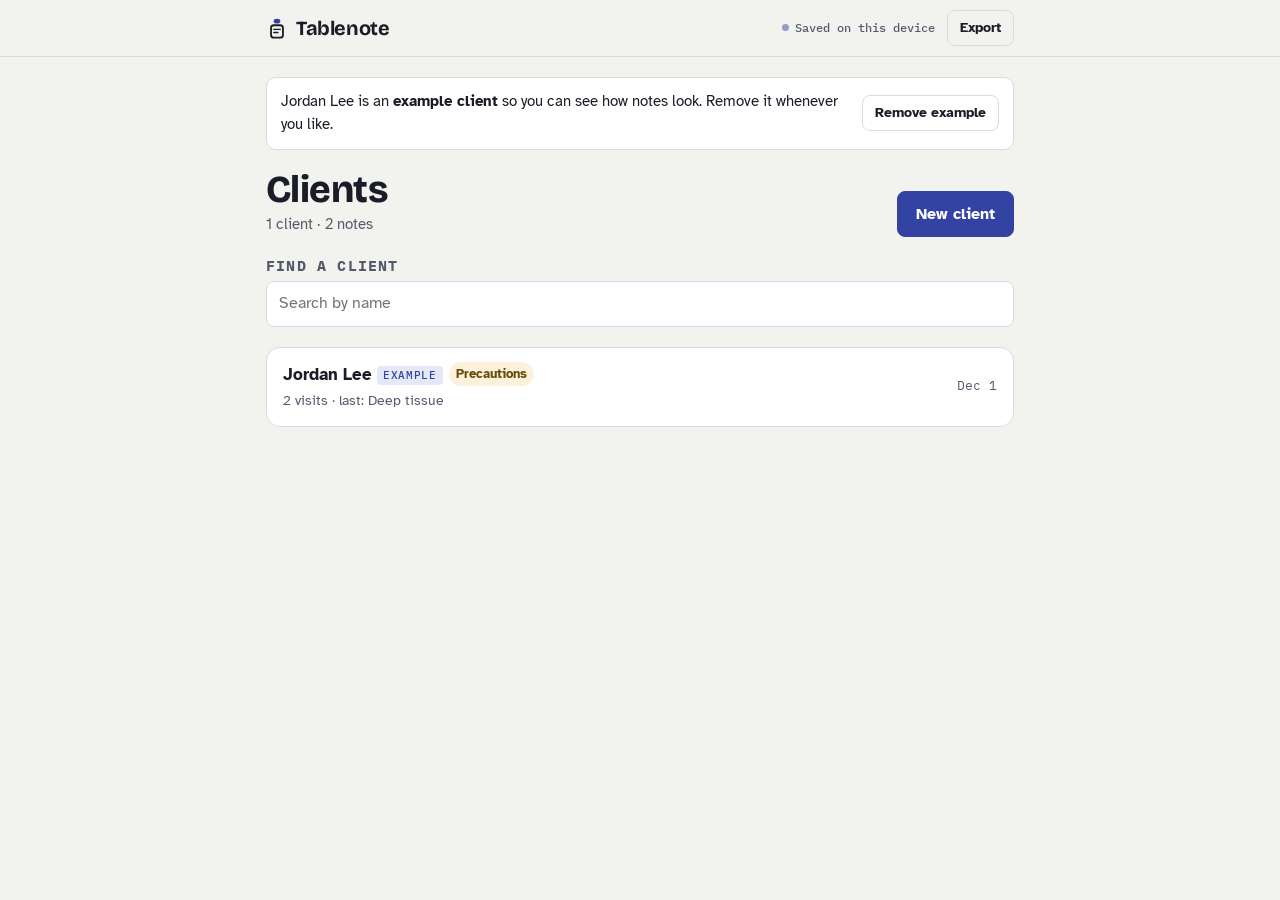
==== app/index.html @ 853801d0 "Tablenote landing page and local-first beta app Co-Authored-By: Claude Opus 5.5 <noreply@anthropic.c" ====
<!doctype html>
<html lang="en">
<head>
<meta charset="utf-8">
<meta name="viewport" content="width=device-width, initial-scale=1, viewport-fit=cover">
<title>Tablenote</title>
<meta name="description" content="SOAP notes and body chart for solo massage therapists. Notes are stored on this device.">
<meta name="robots" content="noindex">
<meta name="theme-color" content="#f2f3ef" media="(prefers-color-scheme: light)">
<meta name="theme-color" content="#12141b" media="(prefers-color-scheme: dark)">
<meta name="apple-mobile-web-app-capable" content="yes">
<meta name="apple-mobile-web-app-title" content="Tablenote">
<link rel="manifest" href="manifest.webmanifest">
<link rel="icon" href="../assets/icon.svg" type="image/svg+xml">
<link rel="preconnect" href="https://fonts.googleapis.com">
<link rel="preconnect" href="https://fonts.gstatic.com" crossorigin>
<link rel="stylesheet" href="https://fonts.googleapis.com/css2?family=Atkinson+Hyperlegible:ital,wght@0,400;0,700;1,400&family=Bricolage+Grotesque:opsz,wght@12..96,500..800&family=IBM+Plex+Mono:wght@400;500&display=swap">
<link rel="stylesheet" href="../assets/brand.css">
<link rel="stylesheet" href="app.css">
<!-- No analytics on this page: it holds client health notes. -->
</head>
<body>
<header class="bar">
  <div class="bar-in">
    <a class="wordmark" href="#/" aria-label="Tablenote, all clients">
      <svg viewBox="0 0 24 24" aria-hidden="true"><ellipse cx="12" cy="4.6" rx="3.6" ry="2.6" fill="var(--accent)"/><rect x="5.5" y="9" width="13" height="13.5" rx="3" fill="none" stroke="var(--ink)" stroke-width="2"/><path d="M8.5 13.5h7M8.5 17h4.5" stroke="var(--ink)" stroke-width="1.6" stroke-linecap="round"/></svg>
      Tablenote
    </a>
    <div class="bar-right">
      <span class="save-state" id="save-state" role="status"><span>Saved on this device</span></span>
      <a class="btn small quiet" href="#/data">Export</a>
    </div>
  </div>
</header>
<main class="view" id="view"></main>
<script src="../assets/bodychart.js"></script>
<script src="app.js"></script>
</body>
</html>
---- assets/brand.css ----
/* Tablenote brand tokens.
   Layout idea: a clinical chart form — ruled sections, mono field labels, an anatomy-ink accent.
   Marker colors (pain / tension / avoid) are semantic and separate from the accent. */
:root {
  --paper: #f2f3ef;        /* cool table linen */
  --surface: #ffffff;
  --ink: #1a1d27;
  --ink-2: #545a6c;
  --line: #d8dbe4;
  --accent: #3243a3;       /* anatomy-textbook ink */
  --accent-ink: #ffffff;
  --accent-soft: #e5e8f7;
  --tissue: #e9ebf4;       /* body chart fill */
  --tissue-line: #8e96bd;
  --pain: #cf3f35;
  --tension: #c97f12;
  --avoid: #7446bd;
  --warn-bg: #fbf1dc;
  --warn-ink: #6b4a08;

  --f-display: "Bricolage Grotesque", "Avenir Next", "Segoe UI", system-ui, sans-serif;
  --f-body: "Atkinson Hyperlegible", "Helvetica Neue", Arial, system-ui, sans-serif;
  --f-mono: "IBM Plex Mono", ui-monospace, "SF Mono", Menlo, monospace;

  --r: 10px;
  --gutter-l: max(16px, env(safe-area-inset-left, 0px));
  --gutter-r: max(16px, env(safe-area-inset-right, 0px));
  color-scheme: light;
}
@media (prefers-color-scheme: dark) {
  :root:not([data-theme="light"]) {
    --paper: #12141b; --surface: #1b1e28; --ink: #e8eaf2; --ink-2: #a2a7ba; --line: #2d3142;
    --accent: #8f9cf2; --accent-ink: #10121a; --accent-soft: #252a4a;
    --tissue: #262a3a; --tissue-line: #5d6488;
    --pain: #f06a5f; --tension: #eaa443; --avoid: #ab88f0;
    --warn-bg: #3a2e12; --warn-ink: #f2d38d;
    color-scheme: dark;
  }
}
:root[data-theme="dark"] {
  --paper: #12141b; --surface: #1b1e28; --ink: #e8eaf2; --ink-2: #a2a7ba; --line: #2d3142;
  --accent: #8f9cf2; --accent-ink: #10121a; --accent-soft: #252a4a;
  --tissue: #262a3a; --tissue-line: #5d6488;
  --pain: #f06a5f; --tension: #eaa443; --avoid: #ab88f0;
  --warn-bg: #3a2e12; --warn-ink: #f2d38d;
  color-scheme: dark;
}

*, *::before, *::after { box-sizing: border-box; }
html { -webkit-text-size-adjust: 100%; }
body {
  margin: 0;
  background: var(--paper);
  color: var(--ink);
  font: 17px/1.55 var(--f-body);
}
h1, h2, h3 { font-family: var(--f-display); text-wrap: balance; letter-spacing: -0.015em; margin: 0; }
a { color: var(--accent); }
:focus-visible { outline: 2px solid var(--accent); outline-offset: 2px; border-radius: 4px; }
[hidden] { display: none !important; }

.label {
  font: 500 12px/1.2 var(--f-mono);
  letter-spacing: 0.08em;
  text-transform: uppercase;
  color: var(--ink-2);
}
.wordmark { display: inline-flex; align-items: center; gap: 8px; font: 700 20px/1 var(--f-display); color: var(--ink); text-decoration: none; letter-spacing: -0.02em; }
.wordmark svg { width: 22px; height: 22px; }

.btn {
  appearance: none; display: inline-flex; align-items: center; justify-content: center; gap: 8px;
  min-height: 46px; padding: 0 18px; border-radius: 8px; border: 1px solid var(--accent);
  background: var(--accent); color: var(--accent-ink);
  font: 700 16px/1 var(--f-body); text-decoration: none; cursor: pointer;
}
.btn:hover { filter: brightness(1.08); }
.btn.ghost { background: transparent; color: var(--accent); }
.btn.quiet { background: transparent; color: var(--ink); border-color: var(--line); }
.btn.small { min-height: 36px; padding: 0 12px; font-size: 14px; }
.btn.danger { background: transparent; color: var(--pain); border-color: var(--pain); }

/* Marker legend chips, shared by the landing demo and the app */
.legend { display: flex; flex-wrap: wrap; gap: 6px; }
.legend button {
  appearance: none; display: inline-flex; align-items: center; gap: 6px;
  min-height: 34px; padding: 0 12px; border-radius: 999px;
  border: 1px solid var(--line); background: var(--surface); color: var(--ink);
  font: 500 14px/1 var(--f-body); cursor: pointer;
}
.legend button[aria-pressed="true"] { border-color: var(--ink); box-shadow: inset 0 0 0 1px var(--ink); }
.legend svg { width: 14px; height: 14px; }

@media (prefers-reduced-motion: reduce) {
  *, *::before, *::after { animation: none !important; transition: none !important; scroll-behavior: auto !important; }
}
---- app/app.css ----
/* Tablenote app — one narrow column, chart-form sections, thumb-sized controls. */
html, body { min-height: 100%; }
.bar { position: sticky; top: env(safe-area-inset-top, 0px); z-index: 5; background: var(--paper); border-bottom: 1px solid var(--line); }
.bar-in { max-width: 780px; margin: 0 auto; padding-left: var(--gutter-l); padding-right: var(--gutter-r); padding-block: 10px; display: flex; align-items: center; justify-content: space-between; gap: 12px; }
.bar-right { display: flex; align-items: center; gap: 12px; min-width: 0; }
.save-state { font: 500 12px/1.2 var(--f-mono); color: var(--ink-2); display: inline-flex; align-items: center; gap: 6px; white-space: nowrap; }
.save-state::before { content: ""; width: 7px; height: 7px; border-radius: 50%; background: var(--accent); opacity: .5; transition: opacity .3s; }
.save-state.flash::before { opacity: 1; }
.save-state.bad { color: var(--pain); }
.save-state.bad::before { background: var(--pain); opacity: 1; }
@media (max-width: 420px) { .save-state span { display: none; } }

main.view { max-width: 780px; margin: 0 auto; padding-left: var(--gutter-l); padding-right: var(--gutter-r); padding-block: 20px 96px; display: grid; gap: 20px; }
.back { color: var(--ink-2); text-decoration: none; font-size: 15px; display: inline-flex; gap: 6px; align-items: center; }
.back:hover { color: var(--ink); }
.page-head { display: flex; flex-wrap: wrap; align-items: flex-end; justify-content: space-between; gap: 12px; }
.page-head h1 { font-size: clamp(28px, 6vw, 38px); line-height: 1.05; font-weight: 750; }
.page-head .sub { color: var(--ink-2); margin: 4px 0 0; font-size: 15px; }
.row { display: flex; flex-wrap: wrap; gap: 8px; align-items: center; }
.tag { display: inline-block; vertical-align: middle; font: 500 11px/1 var(--f-mono); letter-spacing: .06em; text-transform: uppercase; padding: 4px 6px; border-radius: 4px; background: var(--accent-soft); color: var(--accent); }

.notice { display: flex; flex-wrap: wrap; gap: 10px 14px; align-items: center; justify-content: space-between; padding: 12px 14px; border-radius: var(--r); border: 1px solid var(--line); background: var(--surface); font-size: 15px; }
.notice.warn { background: var(--warn-bg); border-color: transparent; color: var(--warn-ink); }
.notice p { margin: 0; min-width: 0; flex: 1 1 260px; }
.caution { padding: 12px 14px; border-radius: var(--r); background: var(--warn-bg); color: var(--warn-ink); font-size: 15px; display: grid; gap: 4px; }
.caution .label { color: var(--warn-ink); }

input[type=search], input[type=text], input[type=email], input[type=tel], input[type=date], select, textarea {
  width: 100%; min-height: 46px; padding: 10px 12px; border-radius: 8px; border: 1px solid var(--line);
  background: var(--surface); color: var(--ink); font: 400 16px/1.45 var(--f-body);
}
textarea { resize: vertical; min-height: 84px; display: block; }
.field { display: grid; gap: 6px; min-width: 0; }
.field > span { font-weight: 700; font-size: 15px; }
.field small { color: var(--ink-2); font-size: 13px; }
.form { display: grid; gap: 14px; background: var(--surface); border: 1px solid var(--line); border-radius: 14px; padding: 18px; }
.form .grid2 { display: grid; grid-template-columns: minmax(0, 1fr) minmax(0, 1fr); gap: 14px; }
@media (max-width: 520px) { .form .grid2 { grid-template-columns: minmax(0, 1fr); } }

/* Client list */
.clients { list-style: none; margin: 0; padding: 0; background: var(--surface); border: 1px solid var(--line); border-radius: 14px; overflow: hidden; }
.clients li + li { border-top: 1px solid var(--line); }
.clients a { display: grid; grid-template-columns: minmax(0, 1fr) auto; gap: 2px 12px; padding: 14px 16px; color: var(--ink); text-decoration: none; }
.clients a:hover { background: var(--accent-soft); }
.clients .name { font-weight: 700; font-size: 17px; overflow-wrap: anywhere; }
.clients .meta { color: var(--ink-2); font-size: 14px; grid-column: 1; }
.clients .when { grid-row: 1 / span 2; grid-column: 2; align-self: center; font: 400 13px/1.3 var(--f-mono); color: var(--ink-2); text-align: right; font-variant-numeric: tabular-nums; }
.flag { display: inline-flex; align-items: center; gap: 4px; font-size: 13px; color: var(--warn-ink); background: var(--warn-bg); padding: 2px 7px; border-radius: 999px; margin-left: 6px; vertical-align: 2px; }
.empty { text-align: left; padding: 28px 20px; border: 1px dashed var(--line); border-radius: 14px; color: var(--ink-2); display: grid; gap: 12px; justify-items: start; }
.empty h2 { font-size: 22px; color: var(--ink); }

/* Client detail */
.facts { margin: 0; display: grid; border-top: 1px solid var(--line); }
.facts > div { display: grid; grid-template-columns: 140px minmax(0, 1fr); gap: 12px; padding: 10px 0; border-bottom: 1px solid var(--line); }
@media (max-width: 480px) { .facts > div { grid-template-columns: minmax(0, 1fr); gap: 2px; } }
.facts dt { padding-top: 3px; }
.facts dd { margin: 0; overflow-wrap: anywhere; white-space: pre-wrap; }
.visits { list-style: none; margin: 0; padding: 0; display: grid; gap: 8px; }
.visits a { display: grid; grid-template-columns: 92px minmax(0, 1fr) auto; gap: 12px; align-items: center; padding: 12px 14px; background: var(--surface); border: 1px solid var(--line); border-radius: var(--r); color: var(--ink); text-decoration: none; }
.visits a:hover { border-color: var(--accent); }
.visits .d { font: 500 13px/1.3 var(--f-mono); font-variant-numeric: tabular-nums; }
.visits .t { min-width: 0; overflow: hidden; text-overflow: ellipsis; white-space: nowrap; color: var(--ink-2); font-size: 15px; }
.visits .t b { color: var(--ink); }
.visits .p { font: 400 13px/1 var(--f-mono); color: var(--ink-2); white-space: nowrap; }
h2.sec { font-size: 20px; font-weight: 700; display: flex; justify-content: space-between; align-items: baseline; gap: 8px; }

/* Note editor */
.sheet { background: var(--surface); border: 1px solid var(--line); border-radius: 14px; overflow: hidden; }
.sheet-head { display: grid; grid-template-columns: repeat(3, minmax(0, 1fr)); gap: 12px; padding: 16px; border-bottom: 1px solid var(--line); }
@media (max-width: 520px) { .sheet-head { grid-template-columns: minmax(0, 1fr) minmax(0, 1fr); } .sheet-head .wide { grid-column: 1 / -1; } }
.scales { display: grid; gap: 14px; padding: 16px; border-bottom: 1px solid var(--line); }
.scale { display: grid; gap: 6px; }
.scale-top { display: flex; justify-content: space-between; gap: 8px; align-items: baseline; }
.scale-top b { font-size: 15px; }
.scale-top span { font: 400 12px/1.2 var(--f-mono); color: var(--ink-2); }
.seg { display: flex; flex-wrap: wrap; gap: 4px; }
.seg button { appearance: none; flex: 1 0 30px; min-height: 40px; min-width: 30px; padding: 0 6px; border-radius: 7px; border: 1px solid var(--line); background: var(--paper); color: var(--ink); font: 500 15px/1 var(--f-mono); cursor: pointer; font-variant-numeric: tabular-nums; }
.seg button[aria-pressed="true"] { background: var(--accent); border-color: var(--accent); color: var(--accent-ink); }
.seg.words button { font-family: var(--f-body); font-size: 14px; flex-basis: 56px; }

.soap { display: grid; }
.soap-sec { display: grid; grid-template-columns: 44px minmax(0, 1fr); border-bottom: 1px solid var(--line); }
.soap-sec .k { display: grid; justify-items: center; align-content: start; padding-top: 16px; border-right: 1px solid var(--line); font: 800 22px/1 var(--f-display); color: var(--accent); }
.soap-sec .body { display: grid; gap: 8px; padding: 14px 16px 16px; min-width: 0; }
.soap-sec .body > span { font-weight: 700; font-size: 15px; }
.soap-sec .body > span small { font-weight: 400; color: var(--ink-2); margin-left: 6px; }
.soap-sec textarea { border-color: transparent; background: var(--paper); }
.soap-sec textarea:focus { border-color: var(--accent); }
.chips { display: flex; gap: 6px; overflow-x: auto; padding-bottom: 2px; scrollbar-width: none; }
.chips::-webkit-scrollbar { display: none; }
.chips button { appearance: none; flex: 0 0 auto; min-height: 32px; padding: 0 11px; border-radius: 999px; border: 1px solid var(--line); background: var(--surface); color: var(--ink); font: 400 14px/1 var(--f-body); cursor: pointer; white-space: nowrap; }
.chips button:hover { border-color: var(--accent); color: var(--accent); }

.chart-sec { padding: 16px; display: grid; gap: 12px; }
.chart-sec .bodychart { width: 100%; max-width: 520px; height: auto; display: block; margin: 0 auto; cursor: crosshair; touch-action: manipulation; }
.chart-tools { display: flex; flex-wrap: wrap; gap: 8px; align-items: center; justify-content: space-between; }
.hint { margin: 0; font-size: 13px; color: var(--ink-2); }
.marks { list-style: none; margin: 0; padding: 0; display: grid; gap: 6px; }
.marks li { display: flex; align-items: center; gap: 8px; padding: 6px 6px 6px 10px; border-radius: 8px; background: var(--paper); font-size: 15px; }
.marks li svg { width: 14px; height: 14px; flex: 0 0 auto; }
.marks li span { flex: 1; min-width: 0; }
.marks li button { appearance: none; border: 0; background: transparent; color: var(--ink-2); width: 36px; height: 32px; border-radius: 6px; cursor: pointer; font-size: 18px; }
.marks li button:hover { background: var(--surface); color: var(--pain); }

.actions { display: flex; flex-wrap: wrap; gap: 8px; justify-content: space-between; align-items: center; }

/* Data page */
.panel { background: var(--surface); border: 1px solid var(--line); border-radius: 14px; padding: 18px; display: grid; gap: 12px; }
.panel h2 { font-size: 20px; font-weight: 700; }
.panel p { margin: 0; color: var(--ink-2); }
.stat { font: 500 14px/1.5 var(--f-mono); color: var(--ink); font-variant-numeric: tabular-nums; }
.file-btn { position: relative; overflow: hidden; }
.file-btn input { position: absolute; inset: 0; opacity: 0; cursor: pointer; }

/* Printable chart */
.print-tools { display: flex; flex-wrap: wrap; gap: 10px; align-items: center; justify-content: space-between; }
.paper { background: #fff; color: #111; border: 1px solid var(--line); border-radius: 6px; padding: 28px; display: grid; gap: 14px; font-size: 14px; line-height: 1.45; }
.paper + .paper { margin-top: 0; }
.paper .ph { display: flex; justify-content: space-between; gap: 12px; border-bottom: 2px solid #111; padding-bottom: 10px; }
.paper .ph h2 { font: 800 22px/1.1 var(--f-display); }
.paper .ph .who { text-align: right; font-size: 13px; color: #444; }
.paper .meta { display: grid; grid-template-columns: repeat(4, minmax(0, 1fr)); gap: 0; border: 1px solid #bbb; }
.paper .meta div { padding: 6px 8px; border-right: 1px solid #bbb; min-width: 0; }
.paper .meta div:last-child { border-right: 0; }
.paper .meta .label { color: #555; font-size: 10px; }
.paper .meta b { display: block; overflow-wrap: anywhere; }
@media (max-width: 520px) { .paper { padding: 16px; } .paper .meta { grid-template-columns: minmax(0, 1fr) minmax(0, 1fr); } .paper .meta div:nth-child(2) { border-right: 0; } .paper .meta div:nth-child(-n+2) { border-bottom: 1px solid #bbb; } }
.paper .pcaution { border: 1px solid #c9a24a; background: #fdf6e3; padding: 6px 8px; }
.paper .psoap { display: grid; border: 1px solid #bbb; }
.paper .psoap div { display: grid; grid-template-columns: 30px minmax(0, 1fr); border-top: 1px solid #bbb; }
.paper .psoap div:first-child { border-top: 0; }
.paper .psoap b { display: grid; place-items: start center; padding-top: 6px; border-right: 1px solid #bbb; font-family: var(--f-display); }
.paper .psoap p { margin: 0; padding: 6px 10px; white-space: pre-wrap; overflow-wrap: anywhere; min-height: 2.4em; }
.paper .pchart { display: grid; grid-template-columns: minmax(0, 1.1fr) minmax(0, 1fr); gap: 16px; align-items: start; }
@media (max-width: 520px) { .paper .pchart { grid-template-columns: minmax(0, 1fr); } }
.paper .pchart .bodychart { width: 100%; height: auto; }
.paper .pmarks { list-style: none; margin: 0; padding: 0; display: grid; gap: 4px; }
.paper .pmarks li { display: flex; gap: 6px; align-items: center; }
.paper .pmarks svg { width: 12px; height: 12px; }
.paper .sign { display: grid; grid-template-columns: minmax(0, 2fr) minmax(0, 1fr); gap: 24px; padding-top: 22px; font-size: 12px; color: #444; }
.paper .sign div { border-top: 1px solid #111; padding-top: 4px; }
/* Body chart on white paper always uses light ink */
.paper { --tissue: #eef0f6; --tissue-line: #8e96bd; --ink-2: #555; --surface: #fff; --pain: #cf3f35; --tension: #c97f12; --avoid: #7446bd; }

@media print {
  @page { margin: 14mm; }
  body { background: #fff; }
  .bar, .print-tools, .no-print { display: none !important; }
  main.view { padding: 0; max-width: none; gap: 0; }
  .paper { border: 0; border-radius: 0; padding: 0; break-after: page; }
  .paper:last-child { break-after: auto; }
}
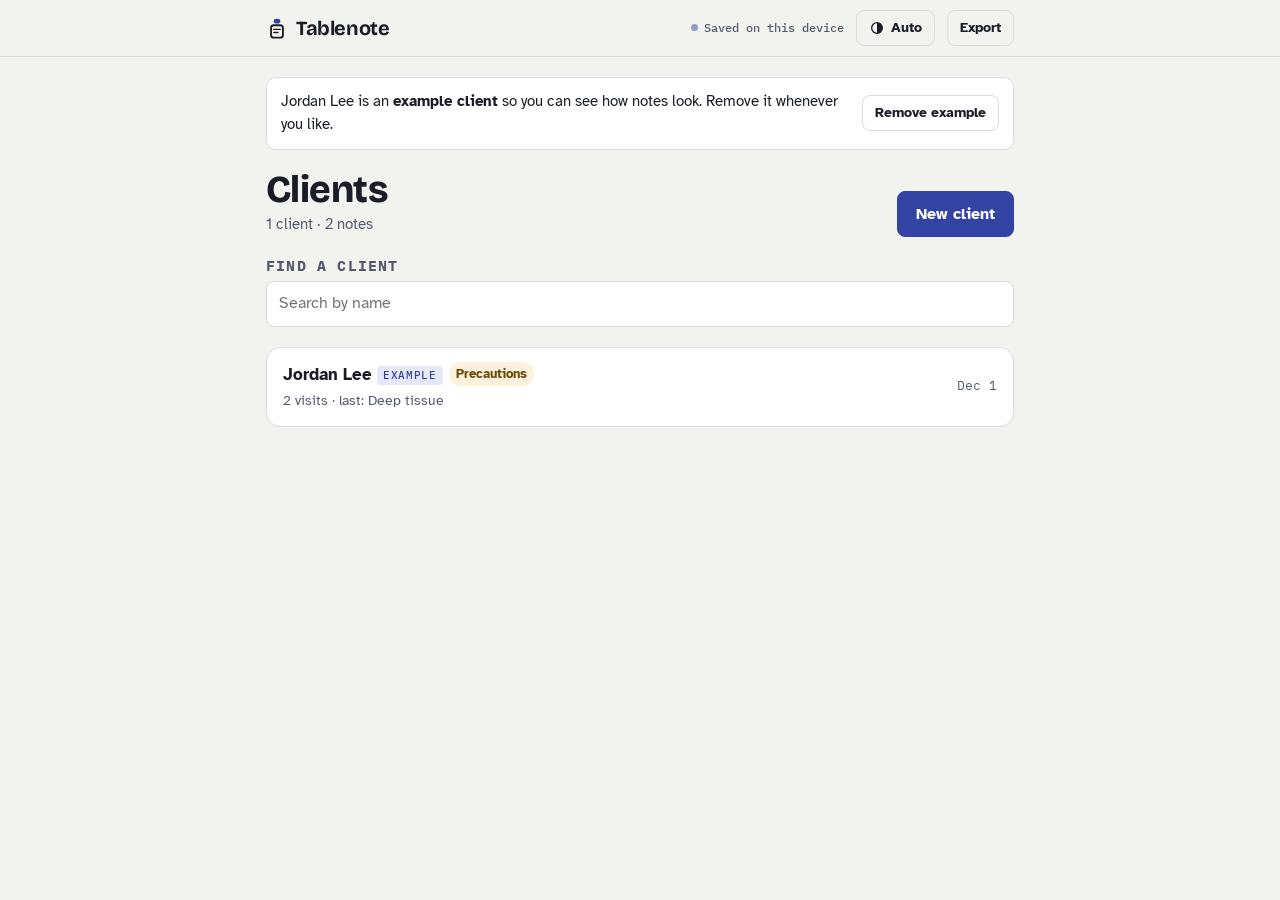
==== commit e768d58a: "Add appearance switch, start from last visit, tap-to-call - Auto / Light / Dark switch in the app an" ====
--- a/app/index.html
+++ b/app/index.html
@@ -10,6 +10,7 @@
 <meta name="theme-color" content="#12141b" media="(prefers-color-scheme: dark)">
 <meta name="apple-mobile-web-app-capable" content="yes">
 <meta name="apple-mobile-web-app-title" content="Tablenote">
+<script>try{var t=localStorage.getItem('tablenote.theme');if(t==='light'||t==='dark')document.documentElement.setAttribute('data-theme',t);}catch(e){}</script>
 <link rel="manifest" href="manifest.webmanifest">
 <link rel="icon" href="../assets/icon.svg" type="image/svg+xml">
 <link rel="preconnect" href="https://fonts.googleapis.com">
@@ -28,11 +29,13 @@
     </a>
     <div class="bar-right">
       <span class="save-state" id="save-state" role="status"><span>Saved on this device</span></span>
+      <button class="btn small quiet theme-btn" type="button" id="theme-btn" aria-label="Appearance: match system"></button>
       <a class="btn small quiet" href="#/data">Export</a>
     </div>
   </div>
 </header>
 <main class="view" id="view"></main>
+<script src="../assets/theme.js"></script>
 <script src="../assets/bodychart.js"></script>
 <script src="app.js"></script>
 </body>
--- a/assets/brand.css
+++ b/assets/brand.css
@@ -94,3 +94,8 @@
 @media (prefers-reduced-motion: reduce) {
   *, *::before, *::after { animation: none !important; transition: none !important; scroll-behavior: auto !important; }
 }
+
+/* appearance switch */
+.theme-btn { display: inline-flex; align-items: center; gap: 6px; }
+.theme-btn svg { width: 16px; height: 16px; flex: none; }
+@media (max-width: 420px) { .theme-btn span { display: none; } }
--- a/app/app.css
+++ b/app/app.css
@@ -74,9 +74,12 @@
 .scale-top b { font-size: 15px; }
 .scale-top span { font: 400 12px/1.2 var(--f-mono); color: var(--ink-2); }
 .seg { display: flex; flex-wrap: wrap; gap: 4px; }
-.seg button { appearance: none; flex: 1 0 30px; min-height: 40px; min-width: 30px; padding: 0 6px; border-radius: 7px; border: 1px solid var(--line); background: var(--paper); color: var(--ink); font: 500 15px/1 var(--f-mono); cursor: pointer; font-variant-numeric: tabular-nums; }
+.seg button { appearance: none; flex: 1 1 0; min-height: 40px; min-width: 0; padding: 0 2px; border-radius: 7px; border: 1px solid var(--line); background: var(--paper); color: var(--ink); font: 500 15px/1 var(--f-mono); cursor: pointer; font-variant-numeric: tabular-nums; }
 .seg button[aria-pressed="true"] { background: var(--accent); border-color: var(--accent); color: var(--accent-ink); }
-.seg.words button { font-family: var(--f-body); font-size: 14px; flex-basis: 56px; }
+.seg.words button { font-family: var(--f-body); font-size: 14px; flex: 1 1 auto; padding: 0 6px; }
+.seg { flex-wrap: nowrap; }
+.seg.words { flex-wrap: wrap; }
+@media (max-width: 380px) { .seg button { font-size: 13px; } }
 
 .soap { display: grid; }
 .soap-sec { display: grid; grid-template-columns: 44px minmax(0, 1fr); border-bottom: 1px solid var(--line); }
@@ -150,3 +153,18 @@
   .paper { border: 0; border-radius: 0; padding: 0; break-after: page; }
   .paper:last-child { break-after: auto; }
 }
+
+/* amendment history */
+.hint.amend:empty { display: none; }
+.hint.amend { margin: 0 0 12px; }
+details.history { margin: 18px 0 0; border: 1px solid var(--line); border-radius: 10px; padding: 0 14px; }
+details.history summary { cursor: pointer; padding: 12px 0; font-weight: 600; }
+.version { border-top: 1px solid var(--line); padding: 12px 0; }
+.version .vh { font-size: 14px; }
+.version .vmeta { font-size: 13px; color: var(--ink-2); margin: 2px 0 8px; overflow-wrap: anywhere; }
+.version .psoap { display: grid; gap: 6px; }
+.version .psoap div { display: grid; grid-template-columns: 18px minmax(0, 1fr); gap: 8px; }
+.version .psoap p { margin: 0; white-space: pre-wrap; overflow-wrap: anywhere; }
+.paper .precord { font-size: 11px; color: #444; padding-top: 14px; }
+.paper .phistory { margin-top: 10px; font-size: 11px; color: #333; }
+.paper .phistory .version { border-top: 1px dashed #999; padding: 8px 0; }
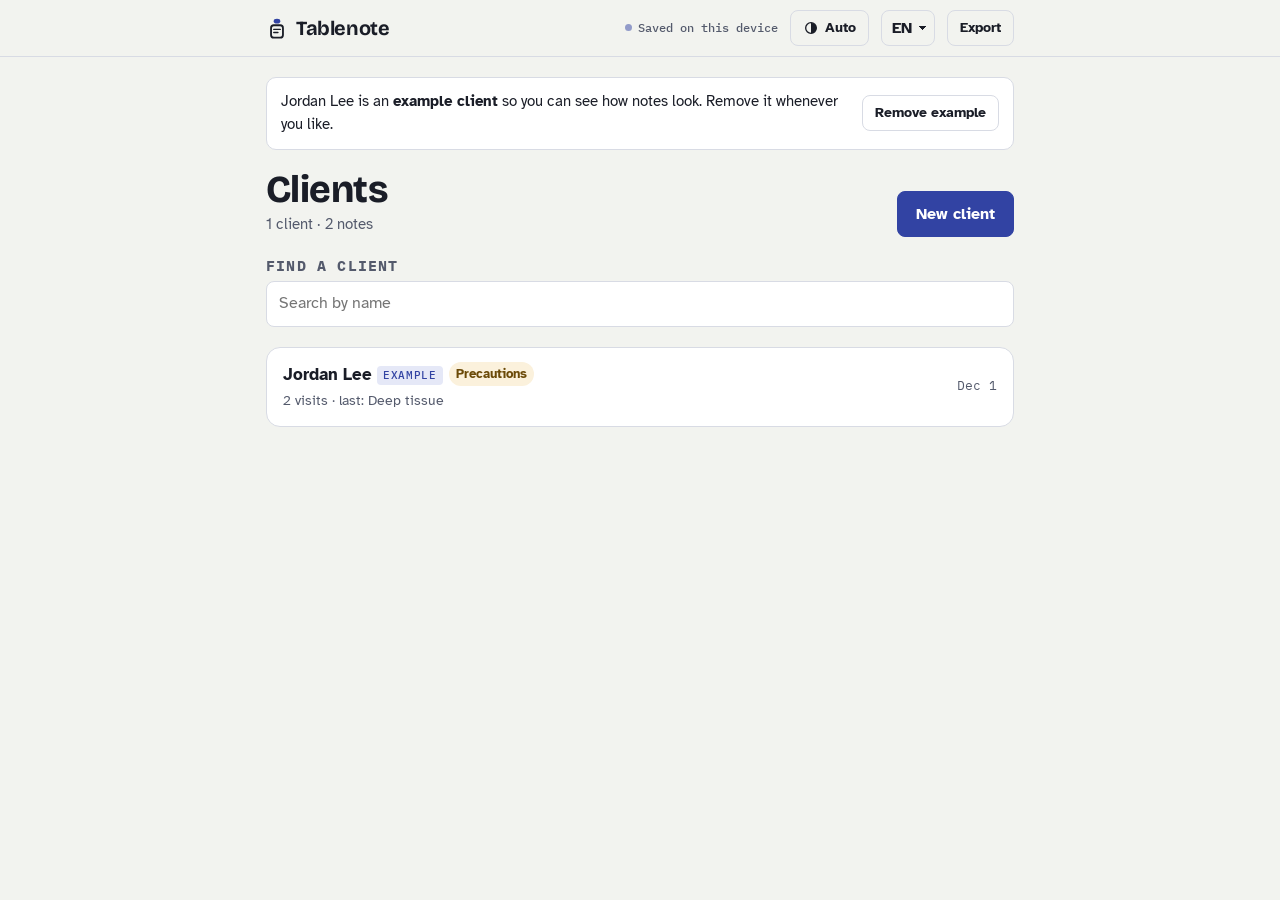
==== commit beacdf53: "Add French (Quebec) and Spanish to the app and site - App: EN/FR/ES switch in the header, auto from " ====
--- a/app/index.html
+++ b/app/index.html
@@ -30,7 +30,13 @@
     <div class="bar-right">
       <span class="save-state" id="save-state" role="status"><span>Saved on this device</span></span>
       <button class="btn small quiet theme-btn" type="button" id="theme-btn" aria-label="Appearance: match system"></button>
-      <a class="btn small quiet" href="#/data">Export</a>
+      <select class="lang-sel" id="lang-sel" aria-label="Language" title="Language">
+        <option value="en" lang="en">EN</option>
+        <option value="fr" lang="fr">FR</option>
+        <option value="es" lang="es">ES</option>
+      </select>
+      <a class="btn small quiet" href="#/account" id="acct-btn" hidden>Sign in</a>
+      <a class="btn small quiet" href="#/data" id="export-btn">Export</a>
     </div>
   </div>
 </header>
--- a/app/app.css
+++ b/app/app.css
@@ -168,3 +168,14 @@
 .paper .precord { font-size: 11px; color: #444; padding-top: 14px; }
 .paper .phistory { margin-top: 10px; font-size: 11px; color: #333; }
 .paper .phistory .version { border-top: 1px dashed #999; padding: 8px 0; }
+
+/* account */
+.linkish { background: none; border: 0; padding: 0; font: inherit; color: var(--accent); text-decoration: underline; cursor: pointer; }
+@media (max-width: 420px) { .bar-right { gap: 8px; } }
+
+/* language switch in the header */
+select.lang-sel { width: auto; min-height: 36px; height: 36px; padding: 0 22px 0 10px; border-radius: 8px; border: 1px solid var(--line); background-color: transparent; color: var(--ink);
+  font: 700 16px/1 var(--f-body); cursor: pointer; appearance: none; -webkit-appearance: none;
+  background-image: linear-gradient(45deg, transparent 50%, currentColor 50%), linear-gradient(135deg, currentColor 50%, transparent 50%);
+  background-position: right 11px center, right 7px center; background-size: 4px 4px, 4px 4px; background-repeat: no-repeat; flex: none; }
+select.lang-sel option { color: #111; background: #fff; }
